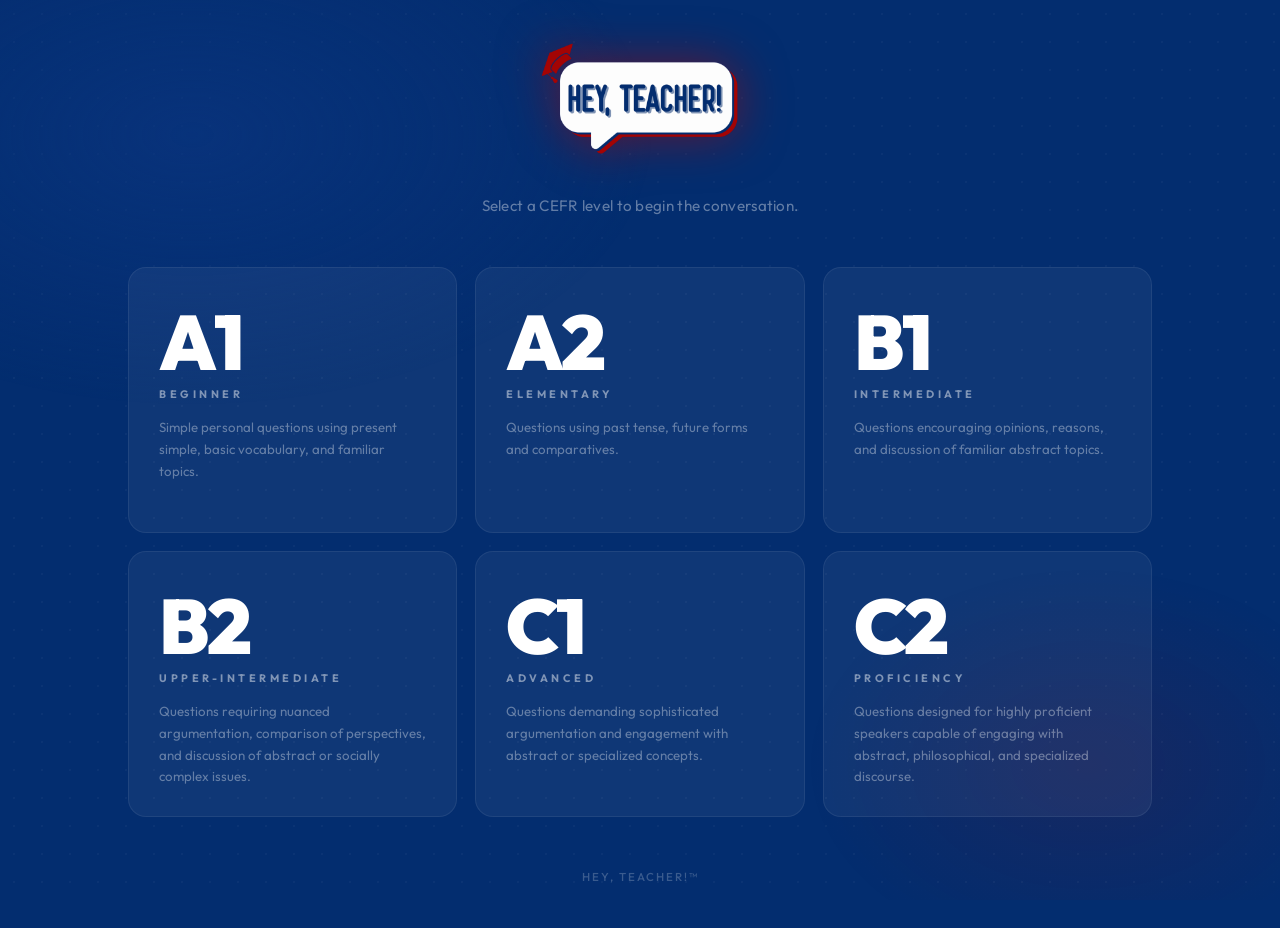
==== index.html @ f804a7d6 "conversation class page" ====
<!DOCTYPE html>
<html lang="en">
<head>
  <meta charset="UTF-8">
  <meta name="viewport" content="width=device-width, initial-scale=1.0">
  <title>Hey, Teacher! — Conversation Cards</title>
  <link rel="preconnect" href="https://fonts.googleapis.com">
  <link rel="preconnect" href="https://fonts.gstatic.com" crossorigin>
  <link href="https://fonts.googleapis.com/css2?family=Outfit:wght@300;400;500;600;700;800;900&display=swap" rel="stylesheet">
  <link rel="stylesheet" href="styles/styles.css">
</head>
<body class="landing-page">

  <div class="bg-grid" aria-hidden="true"></div>

  <div class="landing-container">

    <header class="landing-header">
      <div class="logo">
        <span class="logo-cap" aria-hidden="true"><img src="images/logo.png" width="200px" alt="Hey, Teacher! Logo"></span>
      </div>
      <p class="select-prompt">Select a CEFR level to begin the conversation.</p>
    </header>

    <main class="levels-grid" id="levels-grid" role="list" aria-label="CEFR levels">
      <!-- Generated by app.js -->
    </main>

    <footer class="landing-footer">
      <p>Hey, Teacher!™</p>
    </footer>

  </div>

  <script src="scripts/app.js"></script>
</body>
</html>
---- styles/styles.css ----
/* ─── Variables ─────────────────────────────────────────────── */
:root {
  --navy:      #032d6f;
  --red:       #a60404;
  --steel:     #8095b6;
  --rose:      #d18180;
  --white:     #ffffff;

  --navy-dark:  #021a47;
  --navy-mid:   #0a3580;
  --steel-15:   rgba(128, 149, 182, 0.15);
  --steel-30:   rgba(128, 149, 182, 0.30);
  --steel-50:   rgba(128, 149, 182, 0.50);
  --red-15:     rgba(166,  4,   4, 0.15);
  --red-35:     rgba(166,  4,   4, 0.35);
  --red-55:     rgba(166,  4,   4, 0.55);
  --white-05:   rgba(255, 255, 255, 0.05);
  --white-08:   rgba(255, 255, 255, 0.08);
}

/* ─── Reset ─────────────────────────────────────────────────── */
*, *::before, *::after {
  box-sizing: border-box;
  margin: 0;
  padding: 0;
}

body {
  font-family: 'Outfit', system-ui, sans-serif;
  background: var(--navy);
  color: var(--white);
  min-height: 100vh;
  overflow-x: hidden;
}

/* ─── Background ────────────────────────────────────────────── */
.bg-grid {
  position: fixed;
  inset: 0;
  background-image:
    radial-gradient(ellipse 60% 50% at 15% 15%, rgba(10, 53, 128, 0.70) 0%, transparent 60%),
    radial-gradient(ellipse 40% 40% at 85% 85%, rgba(166, 4, 4, 0.12) 0%, transparent 55%),
    radial-gradient(rgba(128, 149, 182, 0.07) 1px, transparent 1px);
  background-size: 100% 100%, 100% 100%, 28px 28px;
  pointer-events: none;
  z-index: 0;
}

/* ══════════════════════════════════════════════════════════════
   LANDING PAGE
══════════════════════════════════════════════════════════════ */

.landing-container {
  position: relative;
  z-index: 1;
  max-width: 1080px;
  margin: 0 auto;
  padding: 20px 28px 44px;
  min-height: 100vh;
  display: flex;
  flex-direction: column;
  gap: 52px;
}

.landing-header {
  margin-top: 20px;
  text-align: center;
  animation: fadeSlideDown 0.8s cubic-bezier(0.22, 1, 0.36, 1) both;
}

@keyframes fadeSlideDown {
  from { opacity: 0; transform: translateY(-24px); }
  to   { opacity: 1; transform: translateY(0); }
}

.logo {
  display: inline-flex;
  align-items: center;
  gap: 20px;
  margin-bottom: 20px;
}

.logo-cap {
  font-size: 3.8rem;
  line-height: 1;
  filter: drop-shadow(0 0 24px rgba(166, 4, 4, 0.55));
  display: inline-block;
  animation: floatCap 3.6s ease-in-out infinite;
}

@keyframes floatCap {
  0%, 100% { transform: translateY(0) rotate(-3deg); }
  50%      { transform: translateY(-8px) rotate(2deg); }
}

.logo-text h1 {
  font-size: 3.4rem;
  font-weight: 900;
  letter-spacing: -1.5px;
  line-height: 1;
  color: var(--white);
  text-align: left;
}

.logo-text h1 span { color: var(--red); }

.logo-sub {
  font-size: 0.72rem;
  font-weight: 600;
  letter-spacing: 3.5px;
  text-transform: uppercase;
  color: var(--steel);
  margin-top: 6px;
  text-align: left;
}

.select-prompt {
  font-size: 0.95rem;
  color: rgba(255, 255, 255, 0.38);
  letter-spacing: 0.3px;
  margin-top: 10px;
}

/* ─── Levels Grid ────────────────────────────────────────────── */
.levels-grid {
  display: grid;
  grid-template-columns: repeat(3, 1fr);
  gap: 18px;
  height: 550px;
}

.level-card {
  position: relative;
  background: var(--white-05);
  border: 1px solid var(--steel-15);
  border-radius: 18px;
  padding: 36px 30px 28px;
  cursor: pointer;
  text-align: left;
  color: inherit;
  font-family: inherit;
  transition:
    transform     0.38s cubic-bezier(0.34, 1.56, 0.64, 1),
    background    0.25s ease,
    border-color  0.25s ease,
    box-shadow    0.30s ease;
  overflow: hidden;
  user-select: none;
  list-style: none;
}

.level-card::after {
  content: '';
  position: absolute;
  top: 0; left: 0; right: 0;
  height: 2px;
  background: linear-gradient(90deg, var(--red), var(--rose), transparent);
  transform: scaleX(0);
  transform-origin: left center;
  transition: transform 0.4s cubic-bezier(0.4, 0, 0.2, 1);
}

.level-card:hover::after,
.level-card:focus-visible::after { transform: scaleX(1); }

.level-card:hover,
.level-card:focus-visible {
  transform: translateY(-8px) scale(1.015);
  background: var(--white-08);
  border-color: var(--steel-30);
  box-shadow:
    0 28px 70px rgba(0, 0, 0, 0.50),
    0 0  0 1px var(--red-15);
  outline: none;
}

.level-card:active {
  transform: translateY(-3px) scale(0.99);
  transition-duration: 0.12s;
}

.level-card.exiting { animation: lcExit 0.28s ease forwards; }

@keyframes lcExit {
  to { transform: scale(0.94) translateY(4px); opacity: 0.5; }
}

.lc-code {
  font-size: 4.8rem;
  font-weight: 900;
  line-height: 1;
  letter-spacing: -3px;
  color: var(--white);
  margin-bottom: 6px;
}

.lc-name {
  font-size: 0.68rem;
  font-weight: 700;
  letter-spacing: 3.5px;
  text-transform: uppercase;
  color: var(--steel);
  margin-bottom: 16px;
}

.lc-desc {
  font-size: 0.83rem;
  color: rgba(255, 255, 255, 0.36);
  line-height: 1.65;
}

.lc-arrow {
  display: inline-flex;
  align-items: center;
  gap: 7px;
  margin-top: 24px;
  font-size: 0.72rem;
  font-weight: 700;
  letter-spacing: 1.5px;
  text-transform: uppercase;
  color: var(--red);
  opacity: 0;
  transform: translateX(-10px);
  transition: opacity 0.3s ease, transform 0.3s ease;
}

.level-card:hover .lc-arrow,
.level-card:focus-visible .lc-arrow {
  opacity: 1;
  transform: translateX(0);
}

.lc-arrow svg { transition: transform 0.3s ease; flex-shrink: 0; }
.level-card:hover .lc-arrow svg { transform: translateX(5px); }

.landing-footer {
  text-align: center;
  font-size: 0.72rem;
  font-weight: 500;
  color: rgba(255, 255, 255, 0.22);
  letter-spacing: 2px;
  text-transform: uppercase;
}

/* ══════════════════════════════════════════════════════════════
   CARDS PAGE — fills viewport, no scroll
══════════════════════════════════════════════════════════════ */

.cards-page {
  height: 100vh;
  display: flex;
  flex-direction: column;
  overflow: hidden;
}

/* ─── Header ────────────────────────────────────────────────── */
.cards-header {
  flex-shrink: 0;
  display: flex;
  align-items: center;
  justify-content: space-between;
  padding: 12px 26px;
  background: rgba(2, 18, 52, 0.75);
  backdrop-filter: blur(20px);
  -webkit-backdrop-filter: blur(20px);
  border-bottom: 1px solid var(--steel-15);
  z-index: 50;
  animation: headerSlideDown 0.5s cubic-bezier(0.22, 1, 0.36, 1) both;
}

@keyframes headerSlideDown {
  from { opacity: 0; transform: translateY(-100%); }
  to   { opacity: 1; transform: translateY(0); }
}

.back-btn {
  display: inline-flex;
  align-items: center;
  gap: 8px;
  color: var(--steel);
  text-decoration: none;
  font-size: 0.85rem;
  font-weight: 600;
  padding: 8px 14px;
  border-radius: 9px;
  border: 1px solid transparent;
  transition: color 0.2s, border-color 0.2s, background 0.2s;
}

.back-btn:hover {
  color: var(--white);
  border-color: var(--steel-15);
  background: var(--white-05);
}

.back-btn svg { transition: transform 0.25s ease; }
.back-btn:hover svg { transform: translateX(-3px); }

.level-info {
  display: flex;
  align-items: center;
  gap: 14px;
}

.level-badge {
  font-size: 0.95rem;
  font-weight: 800;
  background: var(--red);
  color: var(--white);
  padding: 5px 15px;
  border-radius: 7px;
  letter-spacing: 1px;
}

.level-name {
  font-size: 0.88rem;
  font-weight: 500;
  color: var(--steel);
  letter-spacing: 0.3px;
}

.header-actions {
  display: flex;
  align-items: center;
  gap: 18px;
}

.progress-counter {
  font-size: 0.8rem;
  font-weight: 700;
  color: var(--steel);
  letter-spacing: 0.5px;
  min-width: 52px;
  text-align: right;
  transition: color 0.3s;
}

.progress-counter.complete { color: var(--rose); }

.header-btn {
  display: inline-flex;
  align-items: center;
  gap: 7px;
  font-family: 'Outfit', sans-serif;
  font-size: 0.8rem;
  font-weight: 600;
  color: var(--steel);
  background: transparent;
  border: 1px solid var(--steel-15);
  padding: 7px 14px;
  border-radius: 9px;
  cursor: pointer;
  transition: color 0.2s, border-color 0.2s, background 0.2s, transform 0.15s;
}

.header-btn:hover {
  color: var(--white);
  border-color: var(--red-35);
  background: var(--red-15);
}

.header-btn:active { transform: scale(0.96); }

.export-btn svg { transition: transform 0.25s ease; }
.export-btn:hover svg { transform: translateY(2px); }

/* ─── Cards Grid — fills remaining viewport ──────────────────── */
.cards-grid {
  position: relative;
  z-index: 1;
  flex: 1;
  min-height: 0;
  display: grid;
  grid-template-columns: repeat(6, 1fr);
  grid-template-rows:    repeat(5, 1fr);
  gap: 12px;
  padding: 16px 22px 22px;
  width: 100%;
  max-width: 1500px;
  margin: 0 auto;
}

/* ─── Single Card — flips in place ──────────────────────────── */
.card {
  position: relative;
  perspective: 1100px;
  cursor: pointer;
  opacity: 0;
  transform: translateY(14px) scale(0.94);
  animation: cardReveal 0.42s cubic-bezier(0.22, 1, 0.36, 1) forwards;
  user-select: none;
}

@keyframes cardReveal {
  to { opacity: 1; transform: translateY(0) scale(1); }
}

.card-inner {
  position: relative;
  width: 100%;
  height: 100%;
  transform-style: preserve-3d;
  transition: transform 0.65s cubic-bezier(0.4, 0.2, 0.2, 1);
  will-change: transform;
}

.card.flipped .card-inner {
  transform: rotateY(180deg);
}

.card-front,
.card-back {
  position: absolute;
  inset: 0;
  border-radius: 14px;
  backface-visibility: hidden;
  -webkit-backface-visibility: hidden;
  display: flex;
  overflow: hidden;
}

/* ─── Front (number) ─── */
.card-front {
  background: linear-gradient(155deg,
    rgba(14, 58, 130, 0.92) 0%,
    rgba(3, 45, 111, 0.97) 100%
  );
  border: 1px solid var(--steel-15);
  flex-direction: column;
  align-items: center;
  justify-content: center;
  gap: 6px;
  transition: border-color 0.22s, background 0.22s, box-shadow 0.22s;
}

.card-front::before {
  content: '';
  position: absolute;
  bottom: -28px;
  right: -28px;
  width: 100px;
  height: 100px;
  border-radius: 50%;
  background: radial-gradient(circle, rgba(128,149,182,0.12) 0%, transparent 70%);
  transition: width 0.35s, height 0.35s, opacity 0.35s;
  pointer-events: none;
}

.card:not(.flipped):hover .card-front {
  border-color: var(--steel-30);
  background: linear-gradient(155deg,
    rgba(22, 76, 168, 0.96) 0%,
    rgba(9, 55, 128, 0.99) 100%
  );
  box-shadow:
    0 12px 44px rgba(0, 0, 0, 0.45),
    inset 0 1px 0 rgba(255, 255, 255, 0.07);
}

.card:not(.flipped):hover .card-front::before { width: 150px; height: 150px; }

.card-num {
  font-size: clamp(2rem, 4.2vw, 3.4rem);
  font-weight: 900;
  color: var(--white);
  letter-spacing: -3px;
  line-height: 1;
  transition: transform 0.22s cubic-bezier(0.34, 1.56, 0.64, 1);
  position: relative;
  z-index: 1;
}

.card:not(.flipped):hover .card-num { transform: scale(1.10); }

.card-tap-hint {
  font-size: clamp(0.5rem, 0.7vw, 0.6rem);
  font-weight: 700;
  letter-spacing: 2px;
  text-transform: uppercase;
  color: var(--steel);
  opacity: 0;
  transform: translateY(5px);
  transition: opacity 0.22s ease, transform 0.22s ease;
  position: relative;
  z-index: 1;
}

.card:not(.flipped):hover .card-tap-hint { opacity: 0.55; transform: translateY(0); }

/* ─── Back (question) ─── */
.card-back {
  background: linear-gradient(155deg,
    rgba(3, 28, 74, 0.99) 0%,
    rgba(2, 18, 50, 0.99) 100%
  );
  border: 1px solid var(--red-35);
  transform: rotateY(180deg);
  flex-direction: column;
  align-items: flex-start;
  justify-content: space-between;
  padding: 14px 14px 12px;
  gap: 8px;
  transition: border-color 0.22s, box-shadow 0.22s;
}

.card-back::before {
  content: '';
  position: absolute;
  top: 0; left: 0; right: 0;
  height: 2px;
  background: linear-gradient(90deg, var(--red) 0%, var(--rose) 60%, transparent 100%);
  border-radius: 14px 14px 0 0;
}

.card-back::after {
  content: '';
  position: absolute;
  top: -32px;
  left: -32px;
  width: 120px;
  height: 120px;
  border-radius: 50%;
  background: radial-gradient(circle, rgba(166,4,4,0.10) 0%, transparent 70%);
  pointer-events: none;
}

.card.flipped:hover .card-back {
  border-color: var(--red-55);
  box-shadow:
    0 12px 44px rgba(0, 0, 0, 0.45),
    inset 0 1px 0 rgba(255, 255, 255, 0.05);
}

.card-q {
  font-size: clamp(0.7rem, 0.92vw, 0.88rem);
  font-weight: 400;
  line-height: 1.46;
  color: rgba(255, 255, 255, 0.92);
  width: 100%;
  flex: 1;
  overflow-y: auto;
  scrollbar-width: thin;
  scrollbar-color: var(--steel-15) transparent;
  position: relative;
  z-index: 1;
}

.card-q::-webkit-scrollbar       { width: 3px; }
.card-q::-webkit-scrollbar-track { background: transparent; }
.card-q::-webkit-scrollbar-thumb { background: var(--steel-30); border-radius: 2px; }

.card-tag {
  font-size: clamp(0.5rem, 0.62vw, 0.58rem);
  font-weight: 700;
  letter-spacing: 1.5px;
  text-transform: uppercase;
  color: var(--rose);
  opacity: 0.7;
  flex-shrink: 0;
  position: relative;
  z-index: 1;
}

/* ══════════════════════════════════════════════════════════════
   SPOTLIGHT — zoomed question modal
══════════════════════════════════════════════════════════════ */

.spotlight {
  position: fixed;
  inset: 0;
  z-index: 200;
  display: flex;
  align-items: center;
  justify-content: center;
  gap: 24px;
  padding: 32px;
  background: rgba(2, 18, 50, 0.78);
  backdrop-filter: blur(18px);
  -webkit-backdrop-filter: blur(18px);
  opacity: 0;
  pointer-events: none;
  transition: opacity 0.32s ease;
}

.spotlight.active {
  opacity: 1;
  pointer-events: auto;
}

.spotlight-card {
  position: relative;
  background: linear-gradient(155deg,
    rgba(10, 50, 120, 0.97) 0%,
    rgba(3, 28, 78, 0.98) 60%,
    rgba(2, 18, 50, 0.99) 100%
  );
  border: 1px solid var(--red-35);
  border-radius: 26px;
  padding: 56px 64px 52px;
  width: 100%;
  max-width: 1000px;
  max-height: calc(100vh - 64px);
  overflow-y: auto;
  transform: scale(0.85) translateY(28px);
  transition: transform 0.5s cubic-bezier(0.34, 1.56, 0.64, 1);
  box-shadow:
    0 32px 90px rgba(0, 0, 0, 0.65),
    0 0 0 1px var(--red-15),
    inset 0 1px 0 rgba(255, 255, 255, 0.05);
  scrollbar-width: thin;
  scrollbar-color: var(--steel-30) transparent;
}

.spotlight.active .spotlight-card {
  transform: scale(1) translateY(0);
}

.spotlight-card::before {
  content: '';
  position: absolute;
  top: 0; left: 0; right: 0;
  height: 3px;
  background: linear-gradient(90deg, var(--red), var(--rose) 50%, transparent);
  border-radius: 26px 26px 0 0;
}

.spotlight-card::-webkit-scrollbar       { width: 5px; }
.spotlight-card::-webkit-scrollbar-thumb { background: var(--steel-30); border-radius: 3px; }

.spotlight-header {
  display: flex;
  align-items: center;
  justify-content: space-between;
  margin-bottom: 36px;
  gap: 16px;
}

.spotlight-num {
  font-size: 3.2rem;
  font-weight: 900;
  letter-spacing: -2px;
  line-height: 1;
  background: var(--red);
  color: var(--white);
  padding: 6px 24px;
  border-radius: 12px;
  box-shadow: 0 6px 22px rgba(166, 4, 4, 0.45);
  animation: numPop 0.6s cubic-bezier(0.34, 1.56, 0.64, 1) both;
  animation-delay: 0.15s;
}

@keyframes numPop {
  from { transform: scale(0.5) rotate(-6deg); opacity: 0; }
  to   { transform: scale(1) rotate(0); opacity: 1; }
}

.spotlight-counter {
  font-size: 0.78rem;
  font-weight: 700;
  letter-spacing: 2.5px;
  text-transform: uppercase;
  color: var(--steel);
}

.spotlight-q {
  font-size: clamp(1.4rem, 2.8vw, 2.4rem);
  font-weight: 500;
  line-height: 1.42;
  color: var(--white);
  margin-bottom: 36px;
  letter-spacing: -0.3px;
  animation: qFadeIn 0.55s cubic-bezier(0.22, 1, 0.36, 1) both;
  animation-delay: 0.2s;
}

@keyframes qFadeIn {
  from { opacity: 0; transform: translateY(14px); }
  to   { opacity: 1; transform: translateY(0); }
}

.spotlight-tag {
  display: inline-block;
  font-size: 0.82rem;
  font-weight: 700;
  letter-spacing: 2px;
  text-transform: uppercase;
  color: var(--rose);
  padding: 7px 18px;
  border: 1px solid rgba(209, 129, 128, 0.30);
  border-radius: 9px;
  background: rgba(209, 129, 128, 0.06);
  animation: qFadeIn 0.55s cubic-bezier(0.22, 1, 0.36, 1) both;
  animation-delay: 0.3s;
}

.spotlight-close {
  position: absolute;
  top: 18px;
  right: 18px;
  width: 42px;
  height: 42px;
  background: var(--white-05);
  border: 1px solid var(--steel-15);
  border-radius: 11px;
  color: var(--steel);
  cursor: pointer;
  display: flex;
  align-items: center;
  justify-content: center;
  transition: color 0.2s, background 0.2s, border-color 0.2s, transform 0.18s;
}

.spotlight-close:hover {
  color: var(--white);
  background: var(--red-15);
  border-color: var(--red-35);
  transform: rotate(90deg);
}

.spotlight-nav {
  flex-shrink: 0;
  width: 58px;
  height: 58px;
  border-radius: 50%;
  border: 1px solid var(--steel-15);
  background: rgba(255, 255, 255, 0.04);
  color: var(--steel);
  cursor: pointer;
  display: flex;
  align-items: center;
  justify-content: center;
  transition: color 0.2s, background 0.2s, border-color 0.2s, transform 0.22s;
  backdrop-filter: blur(8px);
}

.spotlight-nav:hover:not(:disabled) {
  color: var(--white);
  background: var(--red-15);
  border-color: var(--red-35);
  transform: scale(1.1);
}

.spotlight-nav:active:not(:disabled) { transform: scale(0.95); }

.spotlight-nav:disabled {
  opacity: 0.25;
  cursor: not-allowed;
}

/* ─── Notes section inside spotlight ─── */
.spotlight-notes {
  margin-top: 32px;
  padding-top: 24px;
  border-top: 1px solid var(--steel-15);
  animation: qFadeIn 0.55s cubic-bezier(0.22, 1, 0.36, 1) both;
  animation-delay: 0.4s;
}

.spotlight-notes-head {
  display: flex;
  align-items: center;
  justify-content: space-between;
  margin-bottom: 12px;
  gap: 12px;
}

.spotlight-notes-label {
  display: block;
  font-size: 0.7rem;
  font-weight: 700;
  letter-spacing: 2.2px;
  text-transform: uppercase;
  color: var(--steel);
}

.spotlight-saved {
  font-size: 0.66rem;
  font-weight: 600;
  letter-spacing: 1.5px;
  text-transform: uppercase;
  color: var(--rose);
  opacity: 0;
  transform: translateX(6px);
  transition: opacity 0.3s ease, transform 0.3s ease;
}

.spotlight-saved.visible {
  opacity: 0.85;
  transform: translateX(0);
}

.spotlight-saved::before {
  content: '✓ ';
  font-weight: 800;
}

.spotlight-textarea {
  display: block;
  width: 100%;
  min-height: 130px;
  max-height: 320px;
  padding: 16px 18px;
  font-family: 'Outfit', system-ui, sans-serif;
  font-size: 1rem;
  line-height: 1.55;
  font-weight: 400;
  color: var(--white);
  background: rgba(255, 255, 255, 0.035);
  border: 1px solid var(--steel-15);
  border-radius: 12px;
  resize: vertical;
  transition: border-color 0.22s ease, background 0.22s ease, box-shadow 0.22s ease;
  scrollbar-width: thin;
  scrollbar-color: var(--steel-30) transparent;
}

.spotlight-textarea:hover {
  border-color: var(--steel-30);
}

.spotlight-textarea:focus {
  outline: none;
  border-color: var(--red-35);
  background: rgba(255, 255, 255, 0.06);
  box-shadow: 0 0 0 3px var(--red-15);
}

.spotlight-textarea::placeholder {
  color: rgba(255, 255, 255, 0.22);
  font-style: italic;
}

.spotlight-textarea::-webkit-scrollbar       { width: 5px; }
.spotlight-textarea::-webkit-scrollbar-thumb { background: var(--steel-30); border-radius: 3px; }

/* ══════════════════════════════════════════════════════════════
   RESPONSIVE
══════════════════════════════════════════════════════════════ */

@media (max-width: 1120px) {
  .cards-grid {
    grid-template-columns: repeat(6, 1fr);
    grid-template-rows:    repeat(5, 1fr);
  }
}

@media (max-width: 920px) {
  .levels-grid { grid-template-columns: repeat(2, 1fr); }
  .cards-grid {
    grid-template-columns: repeat(5, 1fr);
    grid-template-rows:    repeat(6, 1fr);
    padding: 14px 18px 18px;
    gap: 10px;
  }
  .spotlight-card { padding: 44px 40px 40px; }
  .spotlight-num  { font-size: 2.6rem; padding: 5px 20px; }
}

@media (max-width: 700px) {
  .landing-container { padding: 44px 20px 36px; gap: 36px; }
  .logo-text h1 { font-size: 2.6rem; }
  .lc-code      { font-size: 3.6rem; }

  /* On small screens allow scroll since cards would be too tiny */
  .cards-page { height: auto; min-height: 100vh; overflow: auto; }
  .cards-grid {
    grid-template-columns: repeat(3, 1fr);
    grid-template-rows: none;
    grid-auto-rows: minmax(140px, 1fr);
    height: auto;
    padding: 14px;
    gap: 9px;
  }
  .level-name { display: none; }
  .card-q { font-size: 0.78rem; }

  .spotlight { padding: 16px; gap: 8px; }
  .spotlight-card {
    padding: 36px 26px 30px;
    border-radius: 20px;
    max-height: calc(100vh - 32px);
  }
  .spotlight-header { margin-bottom: 22px; }
  .spotlight-num    { font-size: 2rem; padding: 4px 16px; border-radius: 9px; }
  .spotlight-q      { font-size: 1.25rem; margin-bottom: 24px; }
  .spotlight-tag    { font-size: 0.72rem; padding: 5px 14px; }
  .spotlight-close  { width: 36px; height: 36px; top: 12px; right: 12px; }
  .spotlight-nav    { width: 44px; height: 44px; }
  .spotlight-nav svg { width: 20px; height: 20px; }
}

@media (max-width: 460px) {
  .levels-grid { gap: 12px; }
  .lc-code     { font-size: 3rem; }
  .lc-desc     { display: none; }
  .cards-grid  { grid-template-columns: repeat(2, 1fr); padding: 12px; gap: 8px; grid-auto-rows: minmax(160px, 1fr); }
  .progress-counter { min-width: 44px; font-size: 0.72rem; }
  .header-btn  { padding: 6px 10px; font-size: 0.7rem; }
  .export-btn span { display: none; }
  .card-q      { font-size: 0.82rem; }
  .spotlight-q { font-size: 1.1rem; line-height: 1.45; }
  .spotlight-textarea { font-size: 0.9rem; min-height: 110px; padding: 12px 14px; }
  .spotlight-notes { margin-top: 22px; padding-top: 18px; }
}
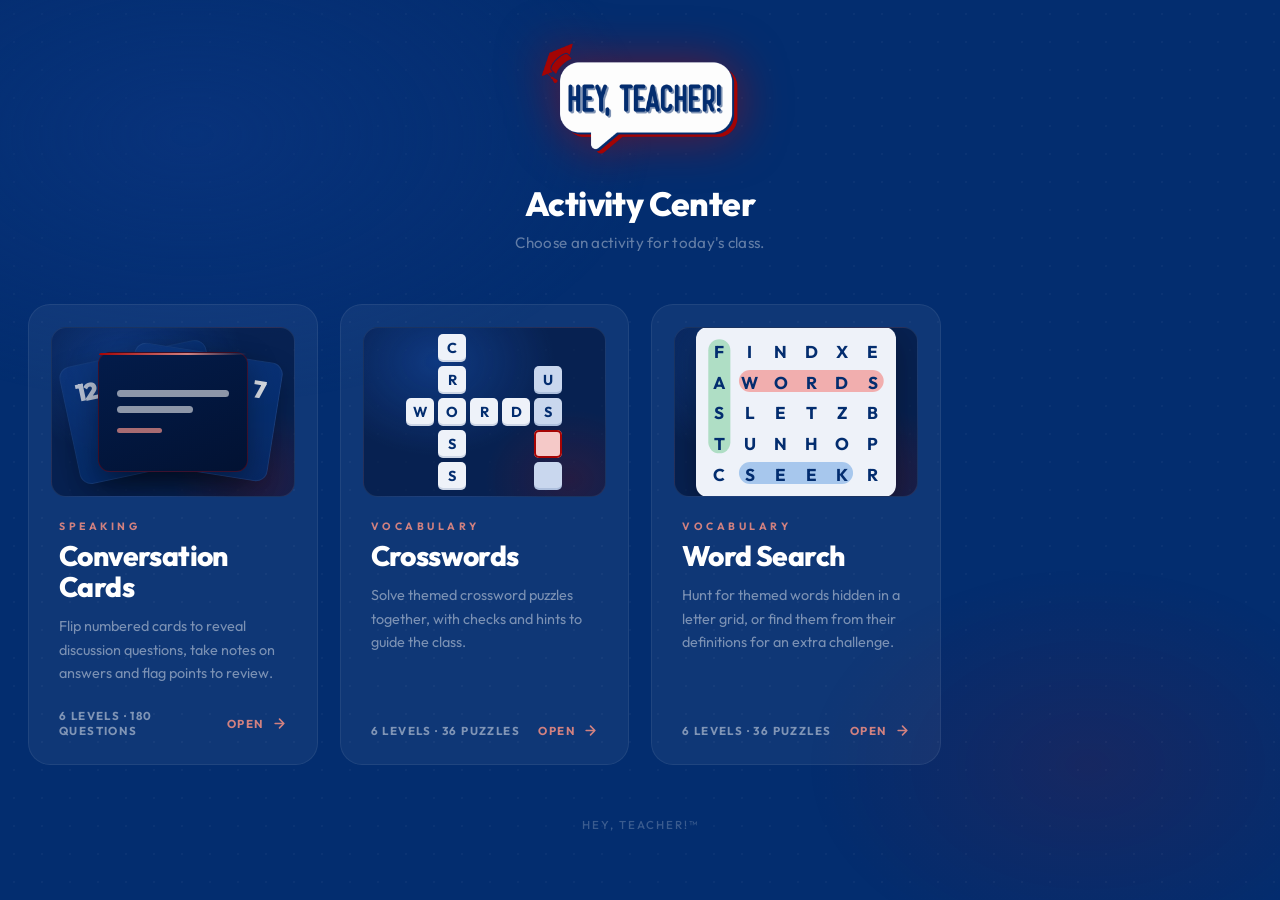
==== commit a07d4ea4: "Lay out the activity menu in four columns Four cards per row on wide screens, two on tablets and one" ====
--- a/index.html
+++ b/index.html
@@ -3,7 +3,7 @@
 <head>
   <meta charset="UTF-8">
   <meta name="viewport" content="width=device-width, initial-scale=1.0">
-  <title>Hey, Teacher! — Conversation Cards</title>
+  <title>Hey, Teacher! — Activity Center</title>
   <link rel="preconnect" href="https://fonts.googleapis.com">
   <link rel="preconnect" href="https://fonts.gstatic.com" crossorigin>
   <link href="https://fonts.googleapis.com/css2?family=Outfit:wght@300;400;500;600;700;800;900&display=swap" rel="stylesheet">
@@ -13,17 +13,18 @@
 
   <div class="bg-grid" aria-hidden="true"></div>
 
-  <div class="landing-container">
+  <div class="landing-container menu-container">
 
     <header class="landing-header">
       <div class="logo">
         <span class="logo-cap" aria-hidden="true"><img src="images/logo.png" width="200px" alt="Hey, Teacher! Logo"></span>
       </div>
-      <p class="select-prompt">Select a CEFR level to begin the conversation.</p>
+      <h1 class="menu-title">Activity Center</h1>
+      <p class="select-prompt">Choose an activity for today's class.</p>
     </header>
 
-    <main class="levels-grid" id="levels-grid" role="list" aria-label="CEFR levels">
-      <!-- Generated by app.js -->
+    <main class="activities-grid" id="activities-grid" aria-label="Activities">
+      <!-- Generated by menu.js -->
     </main>
 
     <footer class="landing-footer">
@@ -32,6 +33,7 @@
 
   </div>
 
-  <script src="scripts/app.js"></script>
+  <script src="scripts/common.js"></script>
+  <script src="scripts/menu.js"></script>
 </body>
 </html>
--- a/styles/styles.css
+++ b/styles/styles.css
@@ -24,6 +24,8 @@
   margin: 0;
   padding: 0;
 }
+
+[hidden] { display: none !important; }
 
 body {
   font-family: 'Outfit', system-ui, sans-serif;
@@ -131,6 +133,8 @@
 
 .level-card {
   position: relative;
+  display: block;
+  text-decoration: none;
   background: var(--white-05);
   border: 1px solid var(--steel-15);
   border-radius: 18px;
@@ -233,6 +237,21 @@
 .lc-arrow svg { transition: transform 0.3s ease; flex-shrink: 0; }
 .level-card:hover .lc-arrow svg { transform: translateX(5px); }
 
+.lc-meta {
+  position: absolute;
+  top: 18px;
+  right: 18px;
+  font-size: 0.64rem;
+  font-weight: 700;
+  letter-spacing: 1.4px;
+  text-transform: uppercase;
+  color: var(--steel);
+  padding: 5px 10px;
+  border: 1px solid var(--steel-15);
+  border-radius: 999px;
+  background: rgba(255, 255, 255, 0.03);
+}
+
 .landing-footer {
   text-align: center;
   font-size: 0.72rem;
@@ -240,6 +259,370 @@
   color: rgba(255, 255, 255, 0.22);
   letter-spacing: 2px;
   text-transform: uppercase;
+}
+
+/* ─── Menu titles ────────────────────────────────────────────── */
+.menu-title {
+  font-size: 2.1rem;
+  font-weight: 800;
+  letter-spacing: -0.6px;
+  line-height: 1.1;
+  color: var(--white);
+}
+
+.activity-heading {
+  display: flex;
+  flex-direction: column;
+  align-items: center;
+  gap: 8px;
+}
+
+.activity-kicker {
+  font-size: 0.68rem;
+  font-weight: 700;
+  letter-spacing: 3.5px;
+  text-transform: uppercase;
+  color: var(--rose);
+}
+
+.landing-back {
+  position: absolute;
+  top: 22px;
+  left: 20px;
+  z-index: 2;
+}
+
+/* ─── Activity cards (main menu) ─────────────────────────────── */
+.menu-container { max-width: 1340px; }
+
+.activities-grid {
+  display: grid;
+  grid-template-columns: repeat(2, minmax(0, 1fr));
+  gap: 22px;
+  width: 100%;
+  max-width: 1240px;
+  margin: 0 auto;
+}
+
+.activity-card {
+  position: relative;
+  display: flex;
+  flex-direction: column;
+  gap: 22px;
+  padding: 22px 22px 26px;
+  background: var(--white-05);
+  border: 1px solid var(--steel-15);
+  border-radius: 22px;
+  color: inherit;
+  text-decoration: none;
+  overflow: hidden;
+  user-select: none;
+  transition:
+    transform     0.38s cubic-bezier(0.34, 1.56, 0.64, 1),
+    background    0.25s ease,
+    border-color  0.25s ease,
+    box-shadow    0.30s ease;
+}
+
+.activity-card::after {
+  content: '';
+  position: absolute;
+  top: 0; left: 0; right: 0;
+  height: 2px;
+  background: linear-gradient(90deg, var(--red), var(--rose), transparent);
+  transform: scaleX(0);
+  transform-origin: left center;
+  transition: transform 0.4s cubic-bezier(0.4, 0, 0.2, 1);
+}
+
+.activity-card:hover::after,
+.activity-card:focus-visible::after { transform: scaleX(1); }
+
+.activity-card:hover,
+.activity-card:focus-visible {
+  transform: translateY(-8px) scale(1.015);
+  background: var(--white-08);
+  border-color: var(--steel-30);
+  box-shadow:
+    0 28px 70px rgba(0, 0, 0, 0.50),
+    0 0  0 1px var(--red-15);
+  outline: none;
+}
+
+.activity-card:active {
+  transform: translateY(-3px) scale(0.99);
+  transition-duration: 0.12s;
+}
+
+.activity-card.exiting { animation: lcExit 0.28s ease forwards; }
+
+.ac-visual {
+  height: 190px;
+  border-radius: 15px;
+  display: flex;
+  align-items: center;
+  justify-content: center;
+  background:
+    radial-gradient(ellipse 70% 80% at 30% 20%, rgba(22, 76, 168, 0.55) 0%, transparent 70%),
+    radial-gradient(ellipse 50% 60% at 85% 90%, rgba(166, 4, 4, 0.18) 0%, transparent 70%),
+    rgba(2, 18, 52, 0.55);
+  border: 1px solid var(--steel-15);
+  overflow: hidden;
+}
+
+.ac-body { padding: 0 8px; }
+
+.ac-kicker {
+  font-size: 0.66rem;
+  font-weight: 700;
+  letter-spacing: 3.5px;
+  text-transform: uppercase;
+  color: var(--rose);
+  margin-bottom: 8px;
+}
+
+.ac-title {
+  font-size: clamp(1.55rem, 2.2vw, 1.9rem);
+  font-weight: 800;
+  letter-spacing: -0.6px;
+  line-height: 1.1;
+  margin-bottom: 12px;
+}
+
+.ac-desc {
+  font-size: 0.9rem;
+  line-height: 1.65;
+  color: rgba(255, 255, 255, 0.45);
+}
+
+.ac-footer {
+  margin-top: auto;
+  padding: 0 8px;
+  display: flex;
+  align-items: center;
+  justify-content: space-between;
+  gap: 12px;
+}
+
+.ac-meta {
+  font-size: 0.72rem;
+  font-weight: 700;
+  letter-spacing: 1.4px;
+  text-transform: uppercase;
+  color: var(--steel);
+}
+
+.ac-open {
+  display: inline-flex;
+  align-items: center;
+  gap: 7px;
+  font-size: 0.72rem;
+  font-weight: 700;
+  letter-spacing: 1.5px;
+  text-transform: uppercase;
+  color: var(--rose);
+  transition: color 0.25s ease;
+}
+
+.ac-open svg { transition: transform 0.3s ease; }
+.activity-card:hover .ac-open { color: var(--white); }
+.activity-card:hover .ac-open svg { transform: translateX(5px); }
+
+/* Conversation illustration: fanned cards */
+.ac-stack {
+  position: relative;
+  width: 150px;
+  height: 120px;
+}
+
+.ac-stack-card {
+  position: absolute;
+  inset: 0;
+  border-radius: 12px;
+  display: flex;
+  align-items: center;
+  justify-content: center;
+  font-size: 2.6rem;
+  font-weight: 900;
+  letter-spacing: -2px;
+  color: var(--white);
+  border: 1px solid var(--steel-15);
+  background: linear-gradient(155deg, rgba(14, 58, 130, 0.95) 0%, rgba(3, 45, 111, 0.98) 100%);
+  box-shadow: 0 12px 30px rgba(0, 0, 0, 0.35);
+  transition: transform 0.45s cubic-bezier(0.34, 1.56, 0.64, 1);
+}
+
+.ac-stack-card.back,
+.ac-stack-card.mid {
+  align-items: flex-start;
+  padding-top: 12px;
+  font-size: 1.5rem;
+  letter-spacing: -1px;
+}
+
+.ac-stack-card.back { justify-content: flex-start; padding-left: 12px; transform: translateX(-38px) rotate(-12deg); opacity: 0.7; }
+.ac-stack-card.mid  { justify-content: flex-end; padding-right: 14px; transform: translateX(34px) rotate(9deg); opacity: 0.85; }
+
+.ac-stack-card.front {
+  flex-direction: column;
+  align-items: flex-start;
+  justify-content: center;
+  gap: 9px;
+  padding: 0 18px;
+  background: linear-gradient(155deg, rgba(3, 28, 74, 0.99) 0%, rgba(2, 18, 50, 0.99) 100%);
+  border-color: var(--red-35);
+}
+
+.ac-stack-card.front::before {
+  content: '';
+  position: absolute;
+  top: 0; left: 0; right: 0;
+  height: 2px;
+  background: linear-gradient(90deg, var(--red), var(--rose) 60%, transparent);
+  border-radius: 12px 12px 0 0;
+}
+
+.ac-stack-line {
+  display: block;
+  width: 100%;
+  height: 7px;
+  border-radius: 4px;
+  background: rgba(255, 255, 255, 0.55);
+}
+
+.ac-stack-line.short { width: 68%; }
+
+.ac-stack-tag {
+  display: block;
+  width: 40%;
+  height: 5px;
+  margin-top: 6px;
+  border-radius: 3px;
+  background: var(--rose);
+  opacity: 0.8;
+}
+
+.activity-card:hover .ac-stack-card.back { transform: translateX(-52px) rotate(-16deg); }
+.activity-card:hover .ac-stack-card.mid  { transform: translateX(48px) rotate(13deg); }
+.activity-card:hover .ac-stack-card.front { transform: translateY(-4px); }
+
+/* Crossword illustration: mini grid */
+.ac-mini-grid {
+  display: grid;
+  grid-template-columns: repeat(5, 28px);
+  grid-template-rows: repeat(5, 28px);
+  gap: 4px;
+  transition: transform 0.45s cubic-bezier(0.34, 1.56, 0.64, 1);
+}
+
+.ac-tile {
+  display: flex;
+  align-items: center;
+  justify-content: center;
+  border-radius: 5px;
+  font-size: 0.9rem;
+  font-weight: 700;
+  color: var(--navy);
+  background: #eef2f9;
+  box-shadow: inset 0 -2px 0 rgba(3, 45, 111, 0.14);
+}
+
+.ac-tile.word   { background: #c9d7ee; }
+.ac-tile.active { background: #f5c9c8; box-shadow: inset 0 0 0 2px var(--red); }
+
+.activity-card:hover .ac-mini-grid { transform: scale(1.06) rotate(-2deg); }
+
+/* Word search illustration: letter board with highlights */
+.ac-ws {
+  width: 200px;
+  height: auto;
+  padding: 8px;
+  border-radius: 12px;
+  background: #eef2f9;
+  box-shadow: 0 12px 30px rgba(0, 0, 0, 0.35);
+  transition: transform 0.45s cubic-bezier(0.34, 1.56, 0.64, 1);
+}
+
+.ac-ws line {
+  stroke-width: 0.72;
+  stroke-linecap: round;
+  opacity: 0.9;
+}
+
+.ac-ws text {
+  font-family: 'Outfit', system-ui, sans-serif;
+  font-size: 0.56px;
+  font-weight: 700;
+  fill: var(--navy);
+  text-anchor: middle;
+  dominant-baseline: central;
+}
+
+.activity-card:hover .ac-ws { transform: scale(1.06) rotate(2deg); }
+
+/* Hangman illustration: drawing + partly guessed word */
+.ac-hm {
+  display: flex;
+  flex-direction: column;
+  align-items: center;
+  gap: 10px;
+  transition: transform 0.45s cubic-bezier(0.34, 1.56, 0.64, 1);
+}
+
+.ac-hm-drawing {
+  width: 92px;
+  height: auto;
+  overflow: visible;
+}
+
+.ac-hm-drawing path,
+.ac-hm-drawing circle {
+  fill: none;
+  stroke: var(--white);
+  stroke-width: 5;
+  stroke-linecap: round;
+  stroke-linejoin: round;
+}
+
+.ac-hm-drawing .gallows { stroke: var(--steel); }
+
+.ac-hm-word {
+  display: flex;
+  gap: 4px;
+}
+
+.ac-hm-word span {
+  width: 24px;
+  height: 28px;
+  display: flex;
+  align-items: center;
+  justify-content: center;
+  font-size: 0.95rem;
+  font-weight: 800;
+  color: var(--navy);
+  background: #eef2f9;
+  border-radius: 5px;
+  box-shadow: inset 0 -2px 0 rgba(3, 45, 111, 0.18);
+}
+
+.ac-hm-word span.blank {
+  background: rgba(238, 242, 249, 0.12);
+  box-shadow: inset 0 -3px 0 rgba(238, 242, 249, 0.5);
+}
+
+.activity-card:hover .ac-hm { transform: scale(1.06) rotate(-2deg); }
+
+@media (min-width: 1180px) {
+  .activities-grid { grid-template-columns: repeat(4, minmax(0, 1fr)); }
+  .activity-card .ac-visual { height: 170px; }
+  .ac-stack-card.back { transform: translateX(-30px) rotate(-12deg); }
+  .ac-stack-card.mid  { transform: translateX(28px) rotate(9deg); }
+  .activity-card:hover .ac-stack-card.back { transform: translateX(-40px) rotate(-16deg); }
+  .activity-card:hover .ac-stack-card.mid  { transform: translateX(38px) rotate(13deg); }
+}
+
+@media (max-width: 640px) {
+  .activities-grid { grid-template-columns: 1fr; }
 }
 
 /* ══════════════════════════════════════════════════════════════
@@ -360,6 +743,15 @@
 }
 
 .header-btn:active { transform: scale(0.96); }
+
+.header-btn:disabled {
+  opacity: 0.4;
+  cursor: not-allowed;
+  color: var(--steel);
+  border-color: var(--steel-15);
+  background: transparent;
+  transform: none;
+}
 
 .export-btn svg { transition: transform 0.25s ease; }
 .export-btn:hover svg { transform: translateY(2px); }
@@ -559,6 +951,30 @@
   flex-shrink: 0;
   position: relative;
   z-index: 1;
+}
+
+/* Review flag on card-back (visible only when marked) */
+.card-review-flag {
+  position: absolute;
+  top: 8px;
+  right: 9px;
+  width: 18px;
+  height: 18px;
+  display: flex;
+  align-items: center;
+  justify-content: center;
+  color: var(--rose);
+  opacity: 0;
+  transform: scale(0.5) rotate(-12deg);
+  transition: opacity 0.3s ease, transform 0.35s cubic-bezier(0.34, 1.56, 0.64, 1);
+  pointer-events: none;
+  z-index: 2;
+  filter: drop-shadow(0 0 5px rgba(209, 129, 128, 0.55));
+}
+
+.card.marked-review .card-review-flag {
+  opacity: 1;
+  transform: scale(1) rotate(0);
 }
 
 /* ══════════════════════════════════════════════════════════════
@@ -689,14 +1105,67 @@
   border: 1px solid rgba(209, 129, 128, 0.30);
   border-radius: 9px;
   background: rgba(209, 129, 128, 0.06);
+}
+
+/* ─── Tag + review row ─── */
+.spotlight-meta {
+  display: flex;
+  align-items: center;
+  gap: 12px;
+  flex-wrap: wrap;
   animation: qFadeIn 0.55s cubic-bezier(0.22, 1, 0.36, 1) both;
   animation-delay: 0.3s;
 }
 
+.spotlight-review {
+  display: inline-flex;
+  align-items: center;
+  gap: 8px;
+  font-family: 'Outfit', system-ui, sans-serif;
+  font-size: 0.78rem;
+  font-weight: 700;
+  letter-spacing: 1.6px;
+  text-transform: uppercase;
+  color: var(--steel);
+  background: transparent;
+  border: 1px solid var(--steel-15);
+  padding: 7px 16px;
+  border-radius: 9px;
+  cursor: pointer;
+  transition: color 0.22s ease, border-color 0.22s ease,
+              background 0.22s ease, transform 0.18s ease,
+              box-shadow 0.22s ease;
+}
+
+.spotlight-review:hover:not(.active) {
+  color: var(--rose);
+  border-color: rgba(209, 129, 128, 0.4);
+  background: rgba(209, 129, 128, 0.07);
+}
+
+.spotlight-review:active { transform: scale(0.96); }
+
+.spotlight-review.active {
+  color: var(--white);
+  background: var(--rose);
+  border-color: var(--rose);
+  box-shadow: 0 6px 18px rgba(209, 129, 128, 0.35);
+}
+
+.spotlight-review.active:hover {
+  background: #c97170;
+  border-color: #c97170;
+}
+
+.spotlight-review svg {
+  transition: transform 0.35s cubic-bezier(0.34, 1.56, 0.64, 1);
+}
+
+.spotlight-review.active svg {
+  transform: rotate(-12deg) scale(1.12);
+}
+
 .spotlight-close {
-  position: absolute;
-  top: 18px;
-  right: 18px;
   width: 42px;
   height: 42px;
   background: var(--white-05);
@@ -707,6 +1176,7 @@
   display: flex;
   align-items: center;
   justify-content: center;
+  flex-shrink: 0;
   transition: color 0.2s, background 0.2s, border-color 0.2s, transform 0.18s;
 }
 
@@ -797,17 +1267,17 @@
 .spotlight-textarea {
   display: block;
   width: 100%;
-  min-height: 130px;
-  max-height: 320px;
-  padding: 16px 18px;
+  min-height: 240px;
+  max-height: 460px;
+  padding: 20px 22px;
   font-family: 'Outfit', system-ui, sans-serif;
-  font-size: 1rem;
-  line-height: 1.55;
+  font-size: 1.5rem;
+  line-height: 1.6;
   font-weight: 400;
   color: var(--white);
   background: rgba(255, 255, 255, 0.035);
   border: 1px solid var(--steel-15);
-  border-radius: 12px;
+  border-radius: 14px;
   resize: vertical;
   transition: border-color 0.22s ease, background 0.22s ease, box-shadow 0.22s ease;
   scrollbar-width: thin;
@@ -858,6 +1328,9 @@
 
 @media (max-width: 700px) {
   .landing-container { padding: 44px 20px 36px; gap: 36px; }
+  .landing-back { position: static; align-self: flex-start; margin: -28px 0 -16px; }
+  .menu-title   { font-size: 1.7rem; }
+  .ac-visual    { height: 150px; }
   .logo-text h1 { font-size: 2.6rem; }
   .lc-code      { font-size: 3.6rem; }
 
@@ -884,7 +1357,7 @@
   .spotlight-num    { font-size: 2rem; padding: 4px 16px; border-radius: 9px; }
   .spotlight-q      { font-size: 1.25rem; margin-bottom: 24px; }
   .spotlight-tag    { font-size: 0.72rem; padding: 5px 14px; }
-  .spotlight-close  { width: 36px; height: 36px; top: 12px; right: 12px; }
+  .spotlight-close  { width: 36px; height: 36px; }
   .spotlight-nav    { width: 44px; height: 44px; }
   .spotlight-nav svg { width: 20px; height: 20px; }
 }
@@ -899,6 +1372,6 @@
   .export-btn span { display: none; }
   .card-q      { font-size: 0.82rem; }
   .spotlight-q { font-size: 1.1rem; line-height: 1.45; }
-  .spotlight-textarea { font-size: 0.9rem; min-height: 110px; padding: 12px 14px; }
+  .spotlight-textarea { font-size: 0.95rem; min-height: 180px; padding: 14px 16px; }
   .spotlight-notes { margin-top: 22px; padding-top: 18px; }
 }
